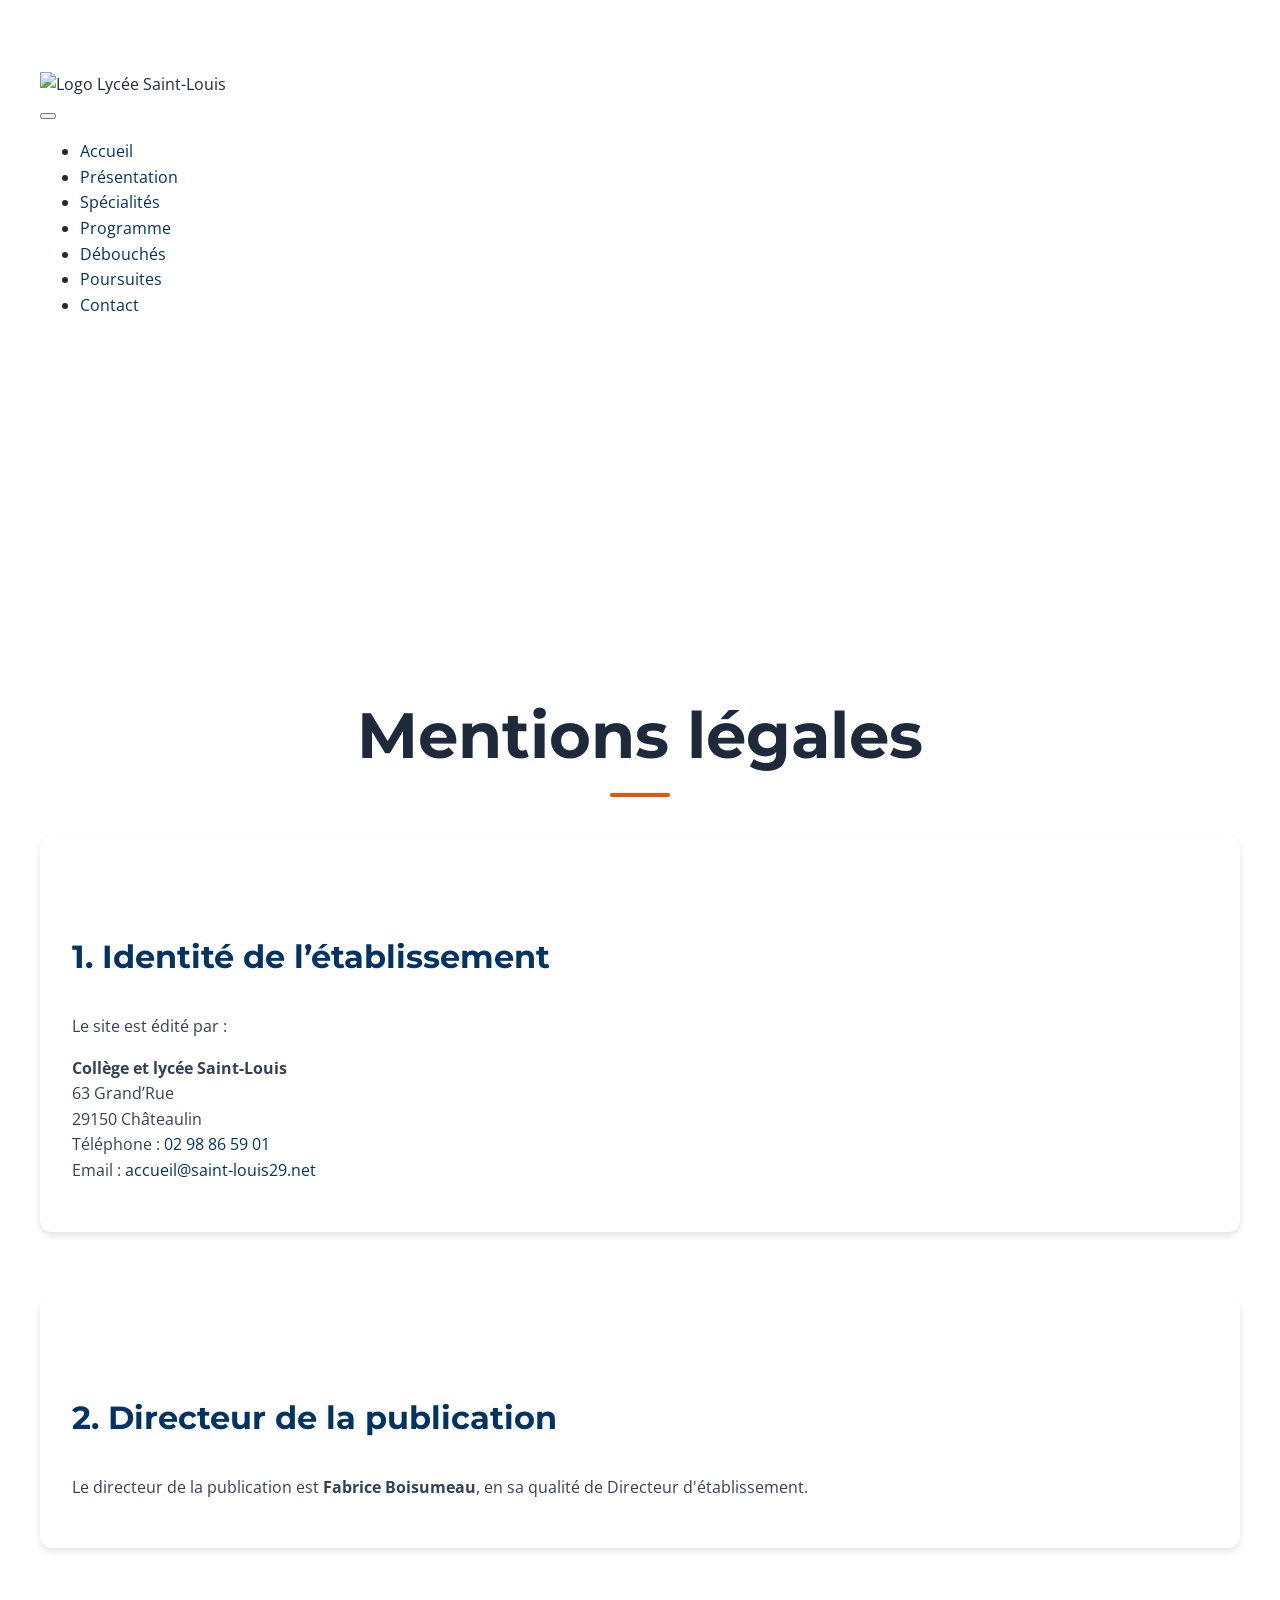
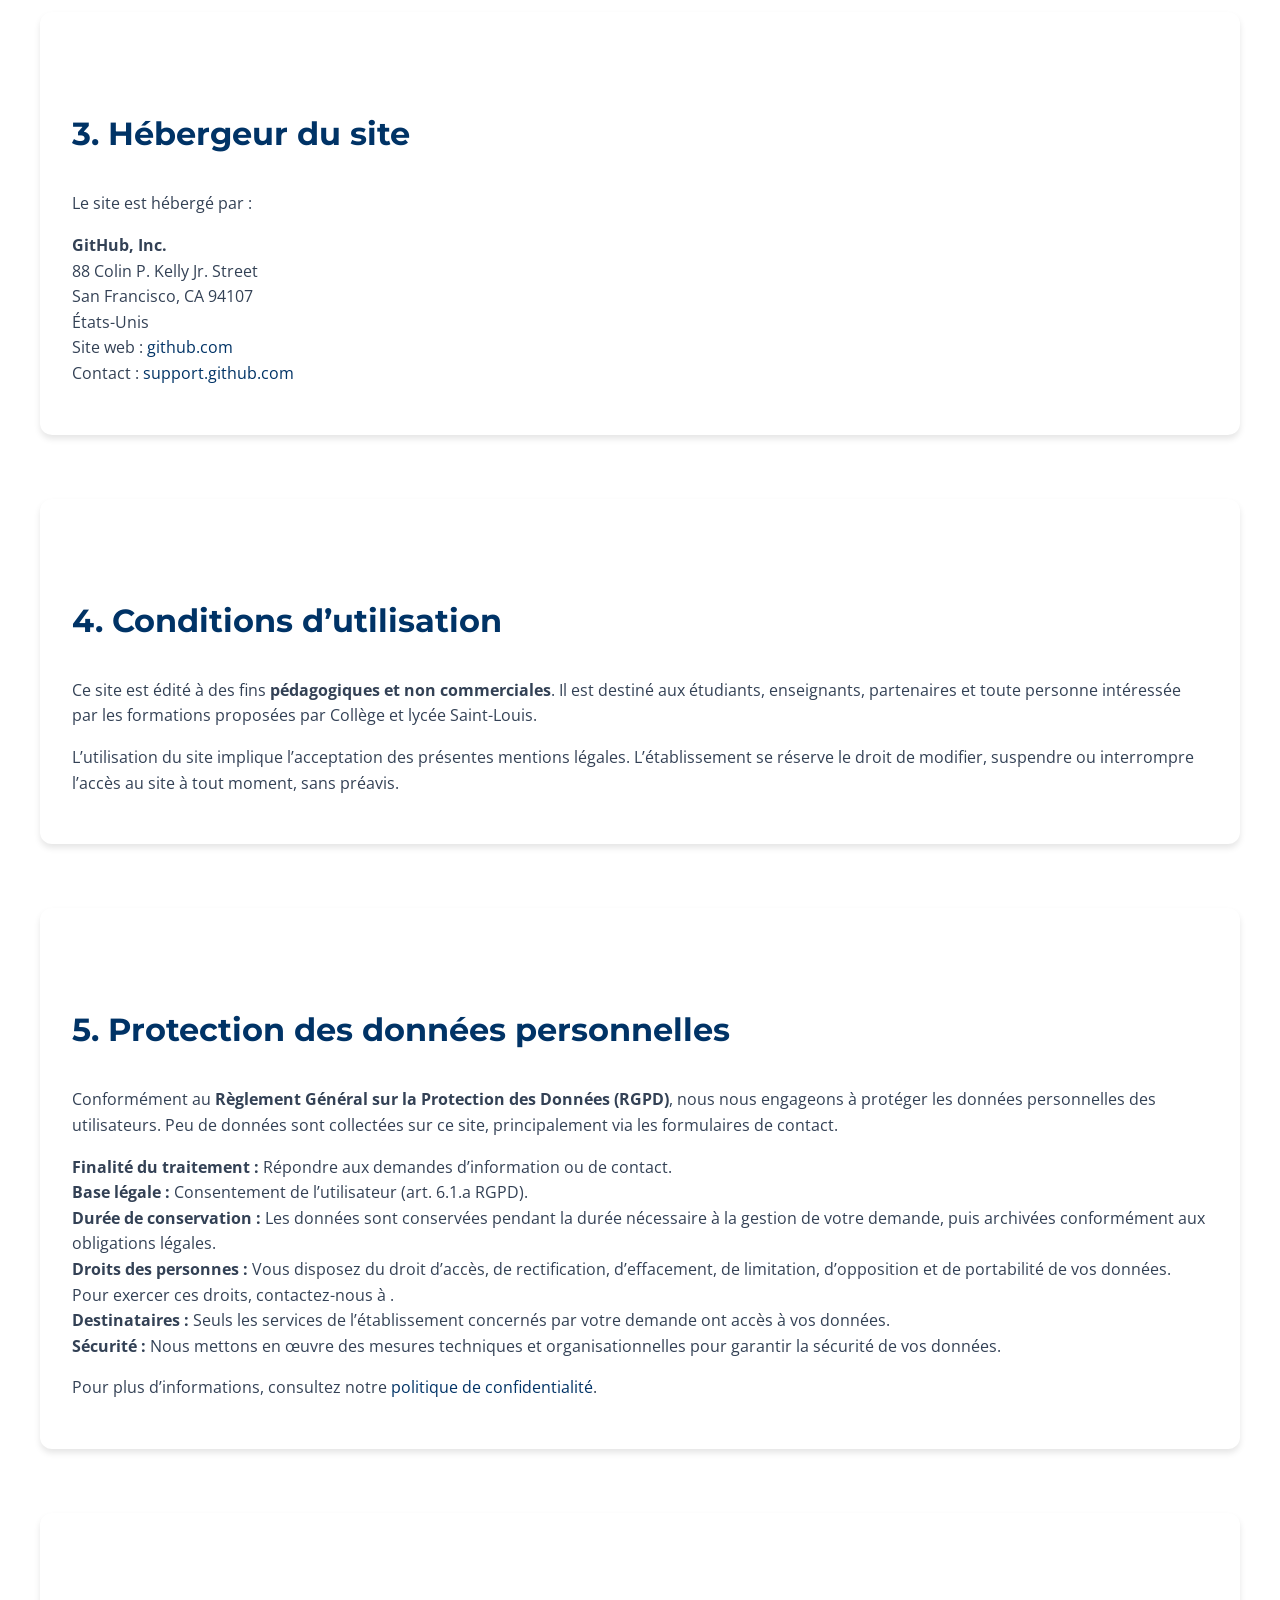
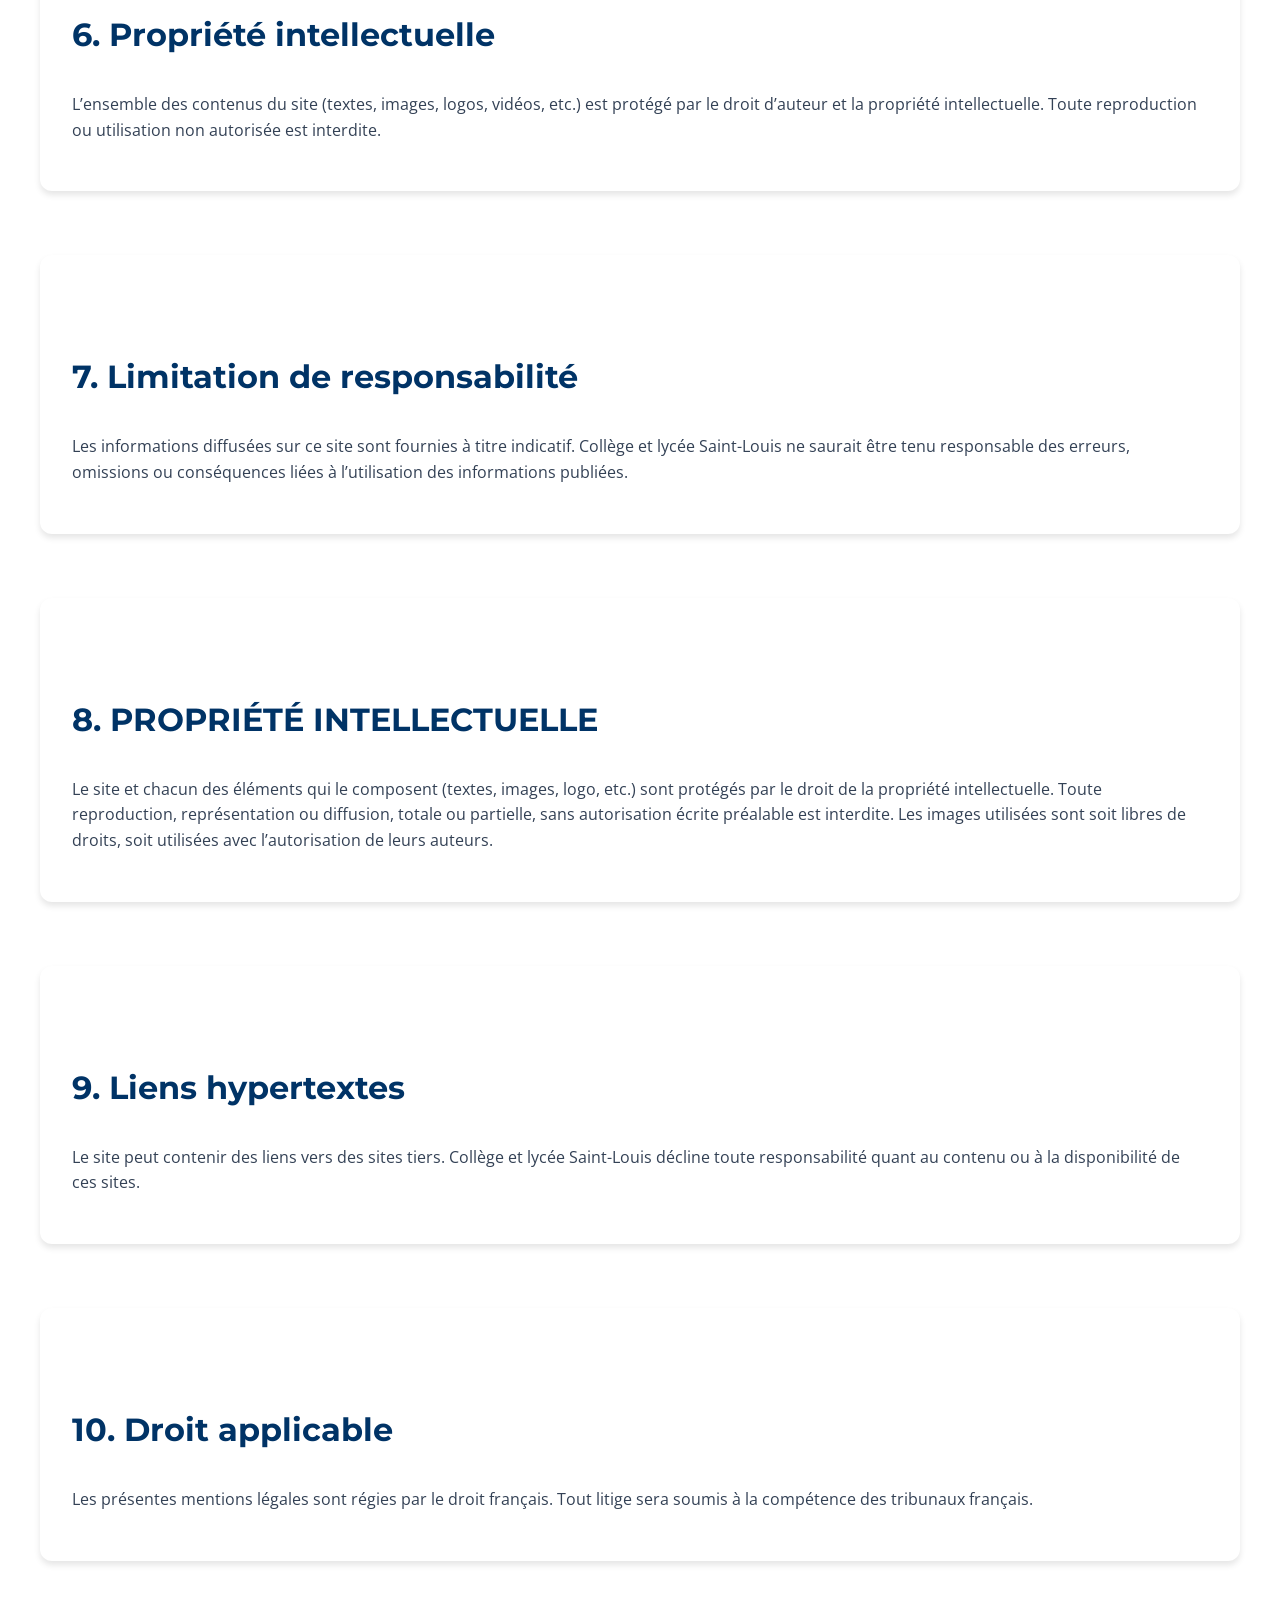
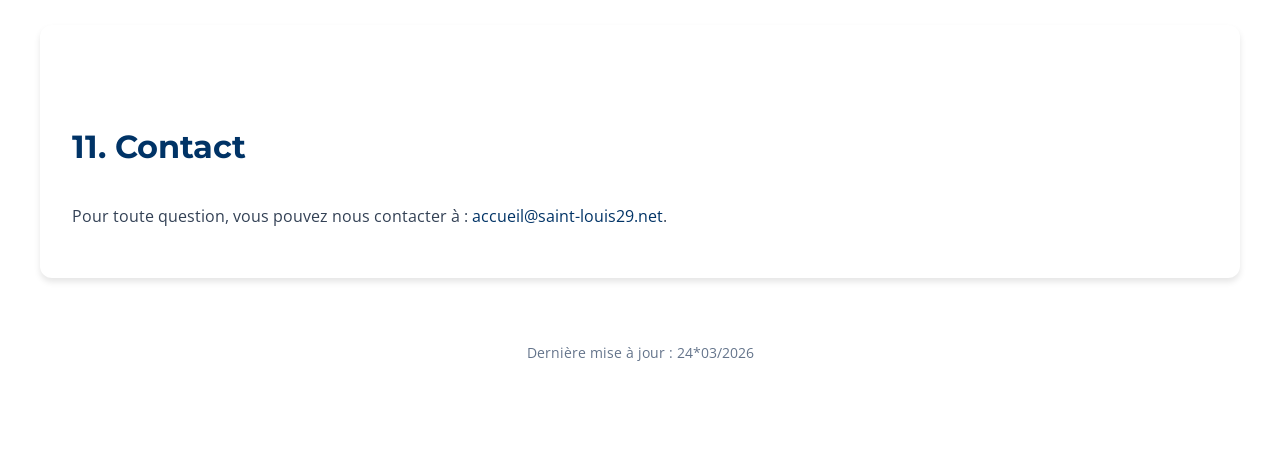
==== mentions/index.html @ 671c1e90 "mentions légales" ====
<!DOCTYPE html>
<html lang="fr">
<head>
    <meta charset="UTF-8">
    <meta name="viewport" content="width=device-width, initial-scale=1.0">
    <title>Mentions légales</title>
    <style>
        @import url('https://fonts.googleapis.com/css2?family=Montserrat:wght@400;500;600;700&family=Open+Sans:wght@300;400;500;600&display=swap');
        :root {
            --primary-color: #003366;
            --primary-dark: #1e40af;
            --secondary-color: #e5540e;
            --dark: #1e293b;
            --dark-light: #334155;
            --gray: #64748b;
            --gray-light: #cbd5e1;
            --white: #ffffff;
            --font-primary: 'Montserrat', sans-serif;
            --font-secondary: 'Open Sans', sans-serif;
            --spacing-sm: 1rem;
            --spacing-md: 2rem;
            --spacing-lg: 3rem;
            --spacing-xl: 4rem;
            --radius-md: 8px;
            --radius-lg: 12px;
            --shadow-md: 0 4px 6px rgba(0, 0, 0, 0.1);
            --transition-fast: 0.2s ease;
            --container-width: 1200px;
            --container-padding: 2rem;
        }
        body {
            font-family: var(--font-secondary);
            line-height: 1.6;
            color: var(--dark);
            background-color: var(--white);
        }
        .container {
            max-width: var(--container-width);
            margin: 0 auto;
            padding: var(--spacing-xl) var(--container-padding);
        }
        h1, h2 {
            font-family: var(--font-primary);
            font-weight: 700;
            color: var(--dark);
        }
        h1 {
            font-size: clamp(2.5rem, 5vw, 4rem);
            text-align: center;
            margin-bottom: var(--spacing-lg);
            position: relative;
        }
        h1::after {
            content: '';
            position: absolute;
            bottom: -10px;
            left: 50%;
            transform: translateX(-50%);
            width: 60px;
            height: 4px;
            background: var(--secondary-color);
            border-radius: 2px;
        }
        h2 {
            font-size: clamp(1.5rem, 3vw, 2rem);
            margin-top: var(--spacing-xl);
            margin-bottom: var(--spacing-md);
            color: var(--primary-color);
        }
        section {
            margin-bottom: var(--spacing-xl);
            background-color: var(--white);
            padding: var(--spacing-md);
            border-radius: var(--radius-lg);
            box-shadow: var(--shadow-md);
        }
        p {
            margin-bottom: 1rem;
            color: var(--dark-light);
        }
        a {
            color: var(--primary-color);
            text-decoration: none;
            transition: color var(--transition-fast);
        }
        a:hover {
            color: var(--primary-dark);
            text-decoration: underline;
        }
        .last-update {
            text-align: center;
            font-size: 0.875rem;
            color: var(--gray);
            margin-top: var(--spacing-xl);
        }
        @media (max-width: 768px) {
            .container {
                padding: var(--spacing-md);
            }
        }
    </style>
        <link rel="stylesheet" href="../css/style.css">
        <nav id="main-nav">
            <div class="container">
                <div class="nav-container">
                    <div class="nav-logo">
                        <img src="../images/logo.png" alt="Logo Lycée Saint-Louis" class="logo-img" title="Le logo est la propriété exclusive de l'établissement">
                    </div>
    
                    <button class="nav-toggle" aria-label="Toggle navigation">
                        <span></span>
                        <span></span>
                        <span></span>
                    </button>
    
                    <ul class="nav-links">
                        <li><a href="../" class="nav-link">Accueil</a></li>
                        <li><a href="../" class="nav-link">Présentation</a></li>
                        <li><a href="../" class="nav-link">Spécialités</a></li>
                        <li><a href="../" class="nav-link">Programme</a></li>
                        <li><a href="../" class="nav-link">Débouchés</a></li>
                        <li><a href="../" class="nav-link">Poursuites</a></li>
                        <li><a href="../" class="nav-link">Contact</a></li>
                    </ul>
                </div>
            </div>
        </nav>
</head>
<body>
    <br>
    <br>
    <br>
    <br>
    <br>
    <br>
    <br>

    <div class="container">
        <h1>Mentions légales</h1>

        <section>
            <h2>1. Identité de l’établissement</h2>
            <p>
                Le site est édité par :
            </p>
            <p>
                <strong>Collège et lycée Saint-Louis</strong><br>
                63 Grand’Rue<br>
                29150 Châteaulin<br>
                Téléphone : <a href="tel:02 98 86 59 01">02 98 86 59 01</a><br>
                Email : <a href="mailto:accueil@saint-louis29.net">accueil@saint-louis29.net</a>
            </p>
        </section>

        <section>
            <h2>2. Directeur de la publication</h2>
            <p>
                Le directeur de la publication est <strong>Fabrice Boisumeau</strong>, en sa qualité de Directeur d'établissement.
            </p>
        </section>

        <section>
            <h2>3. Hébergeur du site</h2>
            <p>
                Le site est hébergé par :
            </p>
            <p>
                <strong>GitHub, Inc.</strong><br>
                88 Colin P. Kelly Jr. Street<br>
                San Francisco, CA 94107<br>
                États-Unis<br>
                Site web : <a href="https://github.com" target="_blank" rel="noopener noreferrer">github.com</a><br>
                Contact : <a href="https://support.github.com" target="_blank" rel="noopener noreferrer">support.github.com</a>
            </p>
        </section>

        <section>
            <h2>4. Conditions d’utilisation</h2>
            <p>
                Ce site est édité à des fins <strong>pédagogiques et non commerciales</strong>. Il est destiné aux étudiants, enseignants, partenaires et toute personne intéressée par les formations proposées par Collège et lycée Saint-Louis.
            </p>
            <p>
                L’utilisation du site implique l’acceptation des présentes mentions légales. L’établissement se réserve le droit de modifier, suspendre ou interrompre l’accès au site à tout moment, sans préavis.
            </p>
        </section>

        <section>
            <h2>5. Protection des données personnelles</h2>
            <p>
                Conformément au <strong>Règlement Général sur la Protection des Données (RGPD)</strong>, nous nous engageons à protéger les données personnelles des utilisateurs. Peu de données sont collectées sur ce site, principalement via les formulaires de contact.
            </p>
            <p>
                <strong>Finalité du traitement :</strong> Répondre aux demandes d’information ou de contact.<br>
                <strong>Base légale :</strong> Consentement de l’utilisateur (art. 6.1.a RGPD).<br>
                <strong>Durée de conservation :</strong> Les données sont conservées pendant la durée nécessaire à la gestion de votre demande, puis archivées conformément aux obligations légales.<br>
                <strong>Droits des personnes :</strong> Vous disposez du droit d’accès, de rectification, d’effacement, de limitation, d’opposition et de portabilité de vos données. Pour exercer ces droits, contactez-nous à <a href="mailto:accueil@saint-louis29.net"></a>.<br>
                <strong>Destinataires :</strong> Seuls les services de l’établissement concernés par votre demande ont accès à vos données.<br>
                <strong>Sécurité :</strong> Nous mettons en œuvre des mesures techniques et organisationnelles pour garantir la sécurité de vos données.
            </p>
            <p>
                Pour plus d’informations, consultez notre <a href="/politique-confidentialite">politique de confidentialité</a>.
            </p>
        </section>

        <section>
            <h2>6. Propriété intellectuelle</h2>
            <p>
                L’ensemble des contenus du site (textes, images, logos, vidéos, etc.) est protégé par le droit d’auteur et la propriété intellectuelle. Toute reproduction ou utilisation non autorisée est interdite.
            </p>
        </section>

        <section>
            <h2>7. Limitation de responsabilité</h2>
            <p>
                Les informations diffusées sur ce site sont fournies à titre indicatif. Collège et lycée Saint-Louis ne saurait être tenu responsable des erreurs, omissions ou conséquences liées à l’utilisation des informations publiées.
            </p>
        </section>

        <section>
            <h2>8. PROPRIÉTÉ INTELLECTUELLE</h2>
            <p>
                Le site et chacun des éléments qui le composent (textes, images, logo, etc.) sont protégés par le droit de la propriété intellectuelle.

                Toute reproduction, représentation ou diffusion, totale ou partielle, sans autorisation écrite préalable est interdite.
                
                Les images utilisées sont soit libres de droits, soit utilisées avec l’autorisation de leurs auteurs.
            </p>
        </section>

        <section>
            <h2>9. Liens hypertextes</h2>
            <p>
                Le site peut contenir des liens vers des sites tiers. Collège et lycée Saint-Louis  décline toute responsabilité quant au contenu ou à la disponibilité de ces sites.
            </p>
        </section>

        <section>
            <h2>10. Droit applicable</h2>
            <p>
                Les présentes mentions légales sont régies par le droit français. Tout litige sera soumis à la compétence des tribunaux français.
            </p>
        </section>

        <section>
            <h2>11. Contact</h2>
            <p>
                Pour toute question, vous pouvez nous contacter à : <a href="mailto:accueil@saint-louis29.net">accueil@saint-louis29.net</a>.
            </p>
        </section>

        <p class="last-update">
            Dernière mise à jour : 24*03/2026
        </p>
    </div>
</body>
</html>
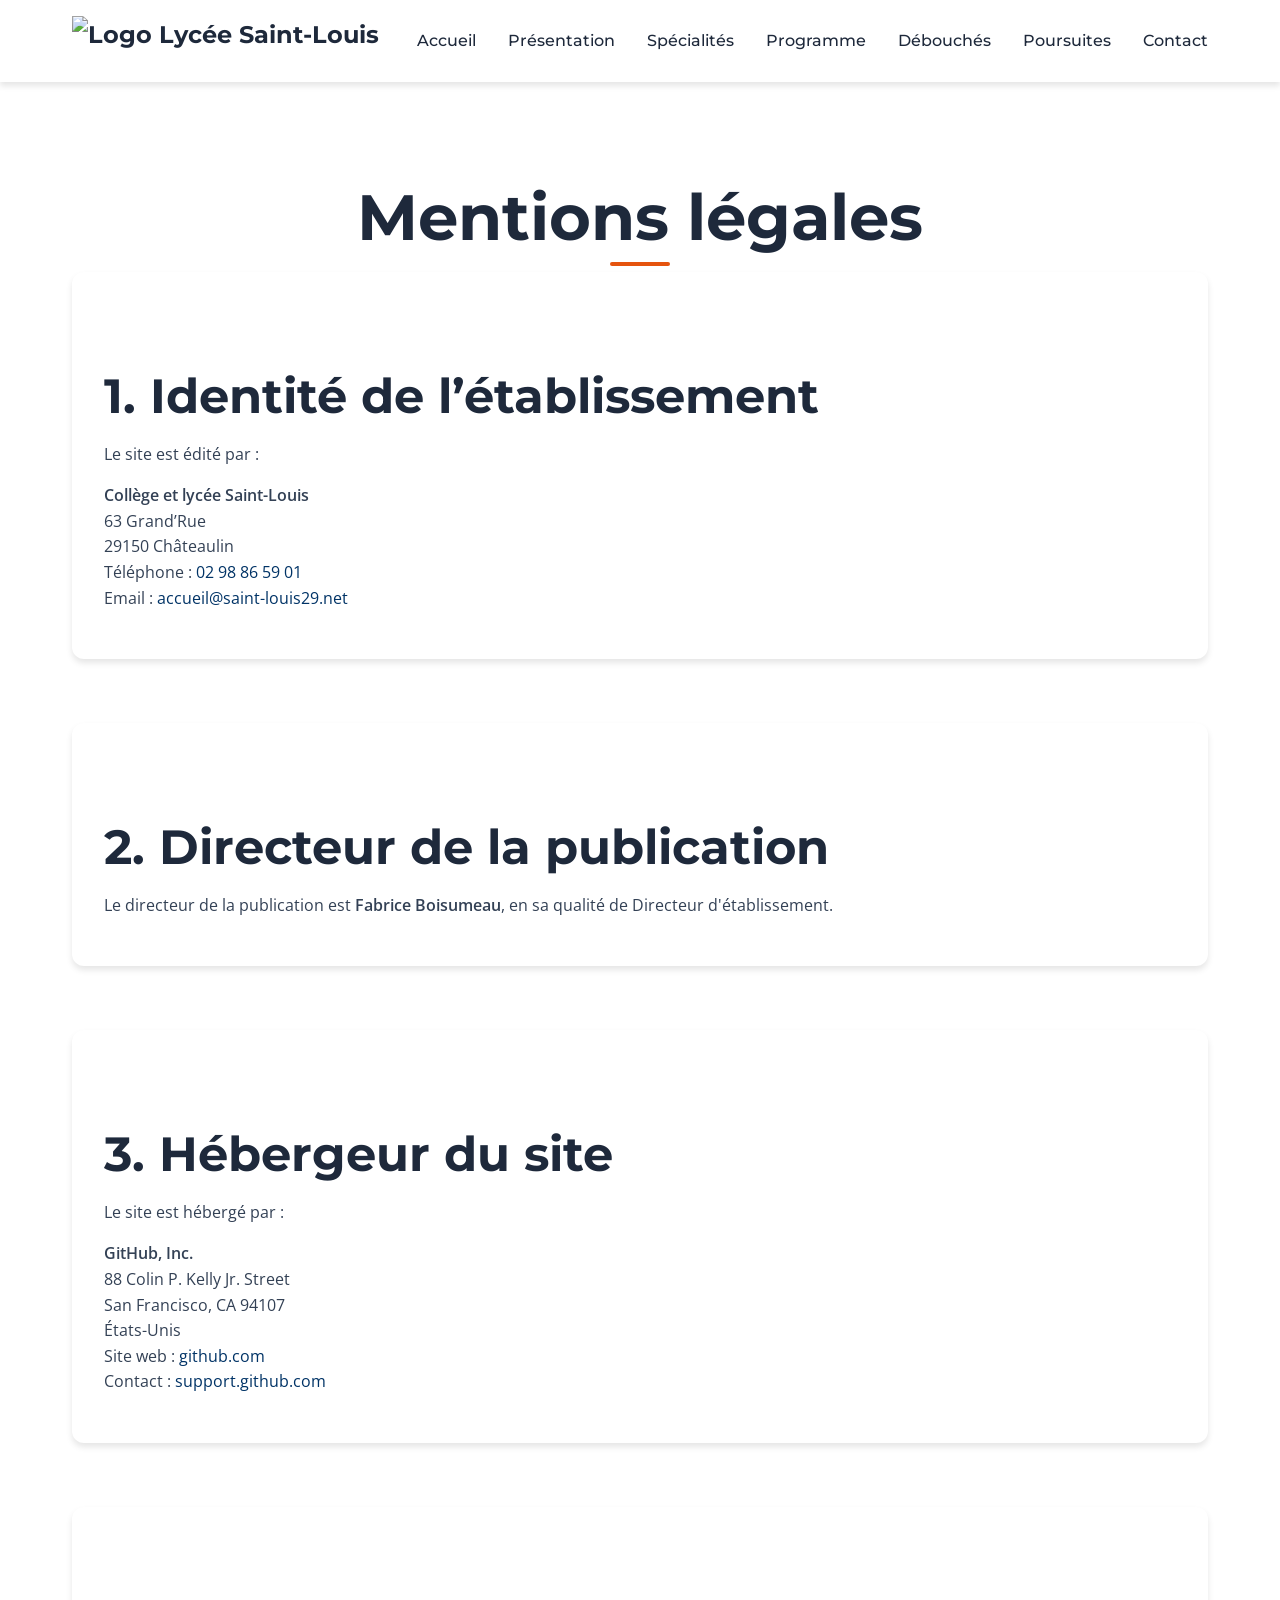
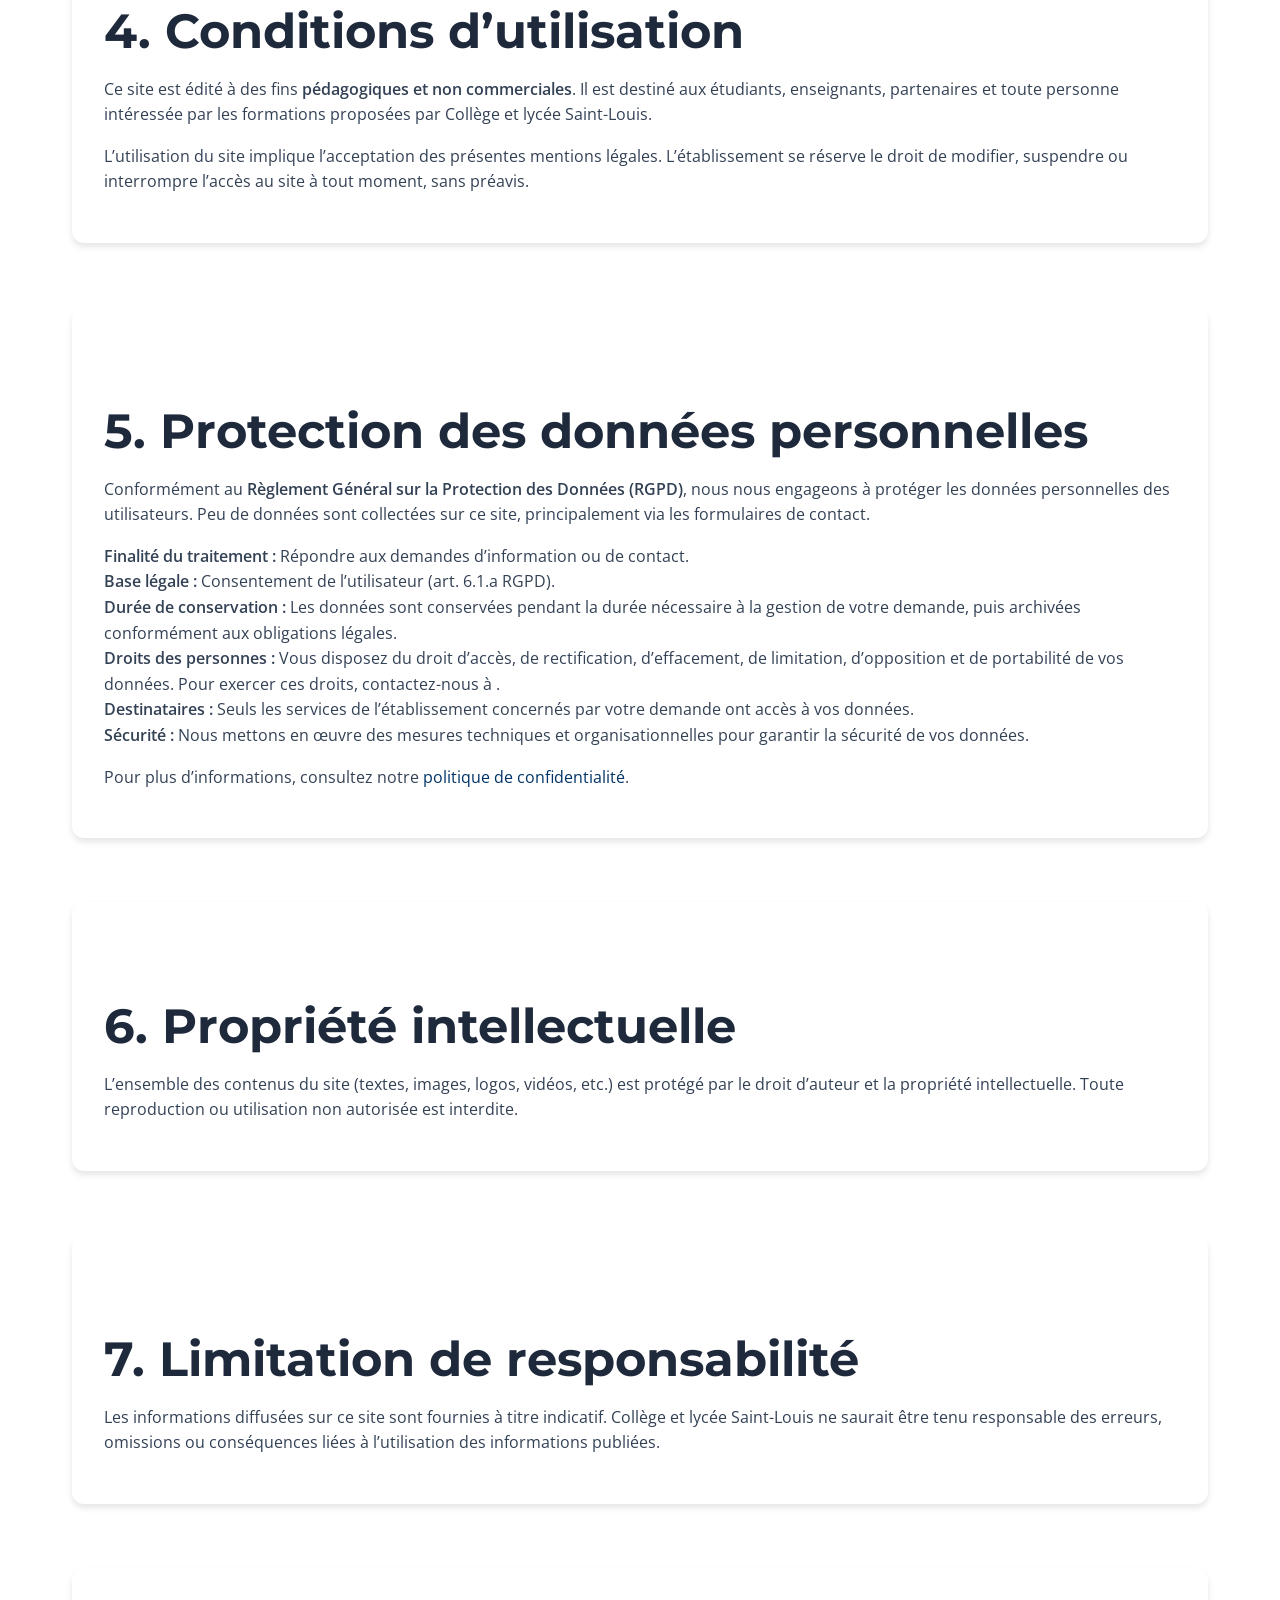
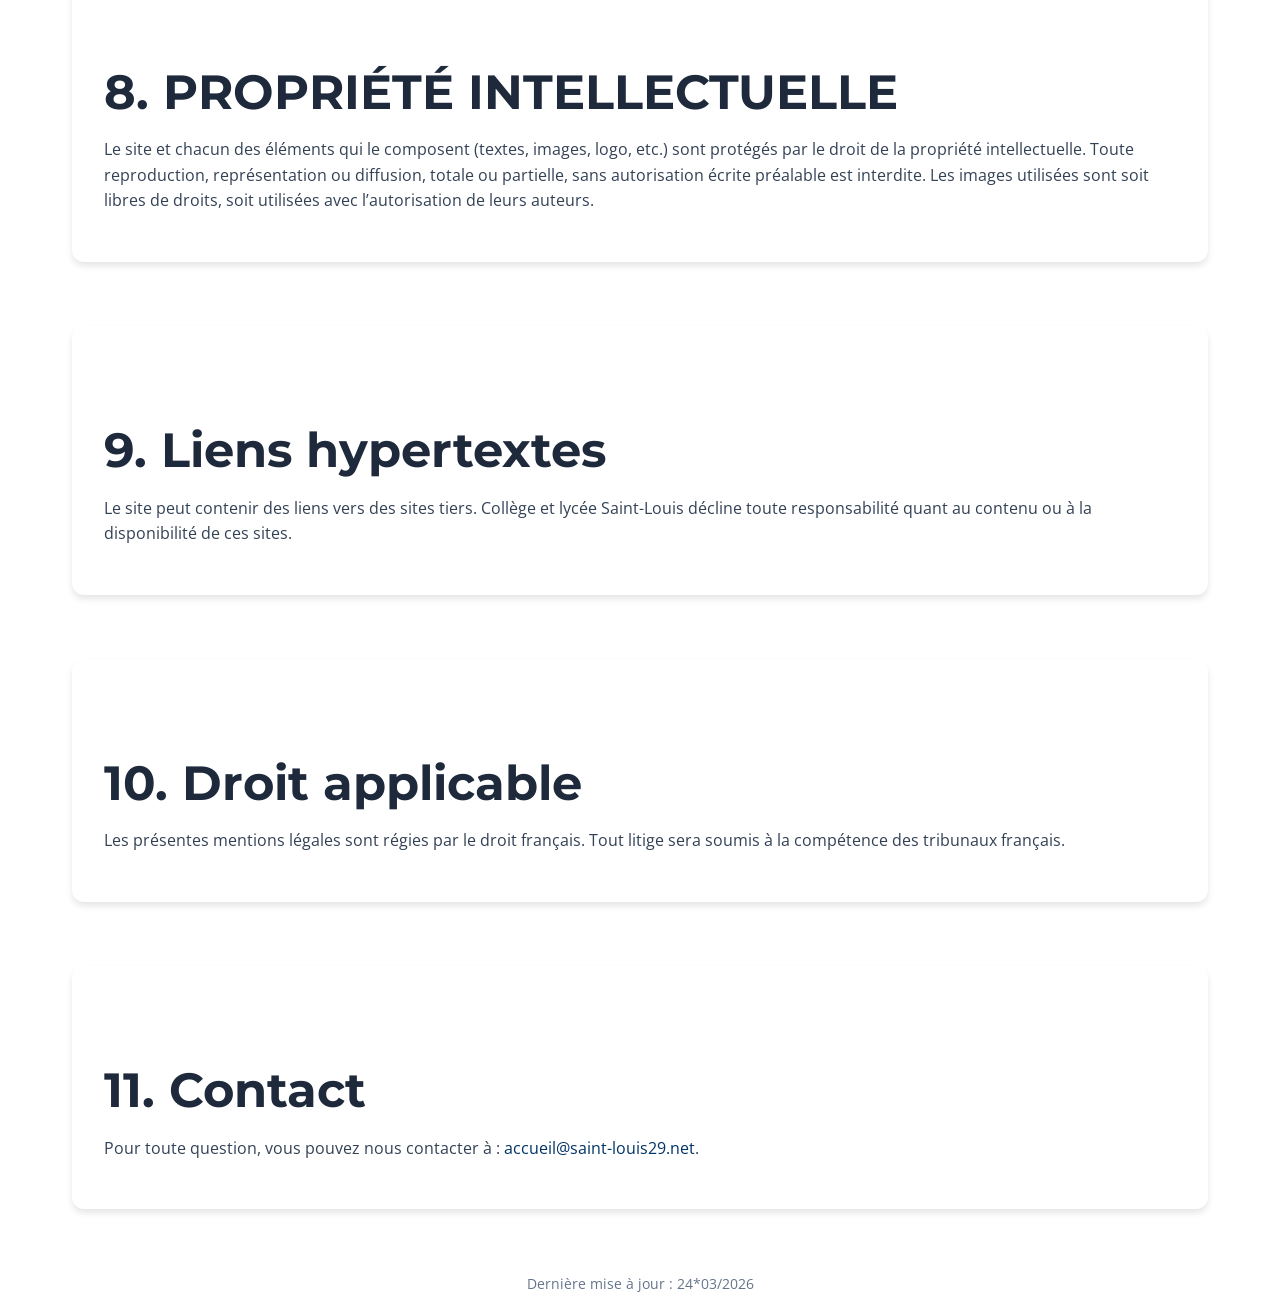
==== commit db71bccd: "Add files via upload" ====
--- a/mentions/index.html
+++ b/mentions/index.html
@@ -114,13 +114,13 @@
                     </button>
     
                     <ul class="nav-links">
-                        <li><a href="../" class="nav-link">Accueil</a></li>
-                        <li><a href="../" class="nav-link">Présentation</a></li>
-                        <li><a href="../" class="nav-link">Spécialités</a></li>
-                        <li><a href="../" class="nav-link">Programme</a></li>
-                        <li><a href="../" class="nav-link">Débouchés</a></li>
-                        <li><a href="../" class="nav-link">Poursuites</a></li>
-                        <li><a href="../" class="nav-link">Contact</a></li>
+                        <li><a href="../index.html" class="nav-link">Accueil</a></li>
+                        <li><a href="../index.html" class="nav-link">Présentation</a></li>
+                        <li><a href="../index.html" class="nav-link">Spécialités</a></li>
+                        <li><a href="../index.html" class="nav-link">Programme</a></li>
+                        <li><a href="../index.html" class="nav-link">Débouchés</a></li>
+                        <li><a href="../index.html" class="nav-link">Poursuites</a></li>
+                        <li><a href="../index.html" class="nav-link">Contact</a></li>
                     </ul>
                 </div>
             </div>
--- a/css/style.css
+++ b/css/style.css
@@ -0,0 +1,1636 @@
+/* ============================================
+   VARIABLES CSS
+   ============================================ */
+:root {
+    /* Couleurs principales */
+    --primary-color: #003366;
+    --primary-dark: #1e40af;
+    --primary-light: #9398b7;
+    --secondary-color: #e5540e;
+    --secondary-dark: #b9450a;
+    --secondary-light: #fa7330;
+
+    /* Couleurs des spécialités */
+    --slam-color: #9398b7;
+    --sisr-color: #fa7330;
+
+    /* Couleurs neutres */
+    --dark: #1e293b;
+    --dark-light: #334155;
+    --gray: #64748b;
+    --gray-light: #cbd5e1;
+    --gray-lighter: #f1f5f9;
+    --white: #ffffff;
+
+    /* Couleurs d'état */
+    --success: #10b981;
+    --warning: #f59e0b;
+    --error: #ef4444;
+    --info: #3b82f6;
+
+    /* Typographie */
+    --font-primary: 'Montserrat', sans-serif;
+    --font-secondary: 'Open Sans', sans-serif;
+
+    /* Espacements */
+    --spacing-xs: 0.5rem;
+    --spacing-sm: 1rem;
+    --spacing-md: 2rem;
+    --spacing-lg: 3rem;
+    --spacing-xl: 4rem;
+    --spacing-xxl: 6rem;
+
+    /* Tailles de conteneur */
+    --container-width: 1200px;
+    --container-padding: 2rem;
+
+    /* Bordures */
+    --radius-sm: 4px;
+    --radius-md: 8px;
+    --radius-lg: 12px;
+    --radius-xl: 16px;
+
+    /* Ombres */
+    --shadow-sm: 0 1px 3px rgba(0, 0, 0, 0.1);
+    --shadow-md: 0 4px 6px rgba(0, 0, 0, 0.1);
+    --shadow-lg: 0 10px 25px rgba(0, 0, 0, 0.15);
+    --shadow-xl: 0 20px 40px rgba(0, 0, 0, 0.2);
+
+    /* Transitions */
+    --transition-fast: 0.2s ease;
+    --transition-base: 0.3s ease;
+    --transition-slow: 0.5s ease;
+
+    /* Z-index */
+    --z-dropdown: 1000;
+    --z-sticky: 1020;
+    --z-fixed: 1030;
+    --z-modal: 1050;
+    --z-popover: 1060;
+    --z-tooltip: 1070;
+}
+
+/* ============================================
+   RESET & BASE
+   ============================================ */
+*,
+*::before,
+*::after {
+    margin: 0;
+    padding: 0;
+    box-sizing: border-box;
+}
+
+html {
+    font-size: 16px;
+    scroll-behavior: smooth;
+    -webkit-font-smoothing: antialiased;
+    -moz-osx-font-smoothing: grayscale;
+}
+
+body {
+    font-family: var(--font-secondary);
+    font-size: 1rem;
+    line-height: 1.6;
+    color: var(--dark);
+    background-color: var(--white);
+    overflow-x: hidden;
+}
+
+/* ============================================
+   TYPOGRAPHIE
+   ============================================ */
+h1,
+h2,
+h3,
+h4,
+h5,
+h6 {
+    font-family: var(--font-primary);
+    font-weight: 700;
+    line-height: 1.2;
+    margin-bottom: 1rem;
+    color: var(--dark);
+}
+
+h1 {
+    font-size: clamp(2.5rem, 5vw, 4rem);
+}
+
+h2 {
+    font-size: clamp(2rem, 4vw, 3rem);
+}
+
+h3 {
+    font-size: clamp(1.5rem, 3vw, 2rem);
+}
+
+h4 {
+    font-size: clamp(1.25rem, 2.5vw, 1.5rem);
+}
+
+h5 {
+    font-size: 1.125rem;
+}
+
+h6 {
+    font-size: 1rem;
+}
+
+p {
+    margin-bottom: 1rem;
+}
+
+.lead {
+    font-size: 1.25rem;
+    font-weight: 300;
+    line-height: 1.8;
+    color: var(--dark-light);
+}
+
+a {
+    color: var(--primary-color);
+    text-decoration: none;
+    transition: color var(--transition-fast);
+}
+
+a:hover {
+    color: var(--primary-dark);
+}
+
+strong {
+    font-weight: 600;
+}
+
+/* ============================================
+   UTILITAIRES
+   ============================================ */
+.container {
+    max-width: var(--container-width);
+    margin: 0 auto;
+    padding: 0 var(--container-padding);
+    width: 100%;
+}
+
+.section {
+    padding: var(--spacing-xxl) 0;
+}
+
+.section-gray {
+    background-color: var(--gray-lighter);
+}
+
+.section-header {
+    text-align: center;
+    margin-bottom: var(--spacing-xl);
+}
+
+.section-title {
+    margin-bottom: var(--spacing-sm);
+    position: relative;
+    display: inline-block;
+}
+
+.section-title::after {
+    content: '';
+    position: absolute;
+    bottom: -10px;
+    left: 50%;
+    transform: translateX(-50%);
+    width: 60px;
+    height: 4px;
+    background: var(--secondary-color);
+    border-radius: 2px;
+}
+
+.section-subtitle {
+    font-size: 1.125rem;
+    color: var(--gray);
+    font-weight: 400;
+}
+
+/* ============================================
+   BOUTONS
+   ============================================ */
+.btn {
+    display: inline-block;
+    padding: 0.875rem 2rem;
+    font-family: var(--font-primary);
+    font-size: 1rem;
+    font-weight: 600;
+    text-align: center;
+    text-decoration: none;
+    border: 2px solid transparent;
+    border-radius: var(--radius-md);
+    cursor: pointer;
+    transition: all var(--transition-base);
+    white-space: nowrap;
+}
+
+.btn-primary {
+    background-color: var(--primary-color);
+    color: var(--white);
+}
+
+.btn-primary:hover {
+    background-color: var(--primary-light);
+    transform: translateY(-2px);
+    box-shadow: var(--shadow-lg);
+    color: var(--white);
+}
+
+.btn-secondary {
+    background-color: var(--secondary-light);
+    color: var(--white);
+    border-color: var(--white);
+}
+
+.btn-secondary:hover {
+    background-color: var(--secondary-dark);
+    color: var(--white);
+}
+
+.btn-block {
+    display: block;
+    width: 100%;
+}
+
+/* ============================================
+   NAVIGATION
+   ============================================ */
+nav {
+    position: fixed;
+    top: 0;
+    left: 0;
+    right: 0;
+    background-color: var(--white);
+    box-shadow: var(--shadow-md);
+    z-index: var(--z-fixed);
+    transition: all var(--transition-base);
+}
+
+nav.scrolled {
+    box-shadow: var(--shadow-lg);
+}
+
+.nav-container {
+    display: flex;
+    align-items: center;
+    justify-content: space-between;
+    padding: 1rem 0;
+}
+
+.nav-logo {
+    display: flex;
+    align-items: center;
+    gap: 0.75rem;
+    font-family: var(--font-primary);
+    font-size: 1.5rem;
+    font-weight: 700;
+    color: var(--dark);
+}
+
+.logo-img {
+    height: 50px;
+    width: auto;
+}
+
+.logo-text {
+    background: linear-gradient(135deg, var(--primary-color), var(--secondary-color));
+    -webkit-background-clip: text;
+    -webkit-text-fill-color: transparent;
+    background-clip: text;
+}
+
+.nav-links {
+    display: flex;
+    list-style: none;
+    gap: 2rem;
+    align-items: center;
+}
+
+.nav-link {
+    font-family: var(--font-primary);
+    font-weight: 500;
+    color: var(--dark);
+    padding: 0.5rem 0;
+    position: relative;
+    transition: color var(--transition-fast);
+}
+
+.nav-link::after {
+    content: '';
+    position: absolute;
+    bottom: 0;
+    left: 0;
+    width: 0;
+    height: 2px;
+    background-color: var(--primary-color);
+    transition: width var(--transition-base);
+}
+
+.nav-link:hover,
+.nav-link.active {
+    color: var(--primary-color);
+}
+
+.nav-link:hover::after,
+.nav-link.active::after {
+    width: 100%;
+}
+
+.nav-toggle {
+    display: none;
+    flex-direction: column;
+    gap: 5px;
+    background: none;
+    border: none;
+    cursor: pointer;
+    padding: 0.5rem;
+}
+
+.nav-toggle span {
+    display: block;
+    width: 25px;
+    height: 3px;
+    background-color: var(--dark);
+    border-radius: 3px;
+    transition: all var(--transition-base);
+}
+
+.nav-toggle.active span:nth-child(1) {
+    transform: rotate(45deg) translate(7px, 7px);
+}
+
+.nav-toggle.active span:nth-child(2) {
+    opacity: 0;
+}
+
+.nav-toggle.active span:nth-child(3) {
+    transform: rotate(-45deg) translate(7px, -7px);
+}
+
+/* ============================================
+   HERO SECTION
+   ============================================ */
+.hero {
+    position: relative;
+    min-height: 100vh;
+    display: flex;
+    align-items: center;
+    justify-content: center;
+    color: var(--white);
+    overflow: hidden;
+    margin-top: 70px;
+    background-image: url('../images/hero-background.jpg');
+    background-size: cover;
+    background-position: center;
+}
+
+
+
+.hero-overlay {
+    position: absolute;
+    top: 0;
+    left: 0;
+    right: 0;
+    bottom: 0;
+    background: #25328381;
+}
+
+.hero-content {
+    position: relative;
+    z-index: 2;
+    text-align: center;
+    animation: fadeInUp 1s ease;
+    background-color: #ffffff;
+    padding: 2rem;
+    border-radius: var(--radius-lg);
+    color: var(--secondary-color);
+}
+
+.hero-title {
+    font-size: clamp(3rem, 8vw, 6rem);
+    font-weight: 700;
+    margin-bottom: 1rem;
+    text-shadow: 2px 2px 4px var(--primary-light);
+    letter-spacing: 2px;
+}
+
+.hero-subtitle {
+    font-size: clamp(1.25rem, 3vw, 2rem);
+    font-weight: 500;
+}
+
+.hero-description {
+    font-size: clamp(1rem, 2vw, 1.25rem);
+    margin-bottom: 2.5rem;
+    opacity: 0.9;
+    line-height: 1.8;
+}
+
+.hero-cta {
+    display: flex;
+    gap: 1.5rem;
+    justify-content: center;
+    flex-wrap: wrap;
+}
+
+.hero-scroll-indicator {
+    position: absolute;
+    bottom: 2rem;
+    left: 50%;
+    transform: translateX(-50%);
+    text-align: center;
+    color: var(--white);
+    z-index: 2;
+    animation: bounce 2s infinite;
+}
+
+.hero-scroll-indicator span {
+    display: block;
+    font-size: 0.875rem;
+    margin-bottom: 0.5rem;
+    text-transform: uppercase;
+    letter-spacing: 1px;
+}
+
+.scroll-arrow {
+    width: 24px;
+    height: 24px;
+    border-left: 2px solid var(--white);
+    border-bottom: 2px solid var(--white);
+    transform: rotate(-45deg);
+    margin: 0 auto;
+}
+
+/* ============================================
+   PRÉSENTATION
+   ============================================ */
+.presentation-content {
+    display: grid;
+    grid-template-columns: 1fr 1fr;
+    gap: var(--spacing-xl);
+    align-items: center;
+}
+
+.presentation-text {
+    font-size: 1.0625rem;
+}
+
+.key-points {
+    display: grid;
+    grid-template-columns: repeat(2, 1fr);
+    gap: var(--spacing-md);
+    margin-top: var(--spacing-lg);
+}
+
+.key-point {
+    display: flex;
+    gap: 1rem;
+    padding: 1.5rem;
+    background-color: var(--gray-lighter);
+    border-radius: var(--radius-lg);
+    transition: all var(--transition-base);
+}
+
+.key-point:hover {
+    transform: translateY(-5px);
+    box-shadow: var(--shadow-lg);
+}
+
+.key-point-icon {
+    font-size: 2.5rem;
+    flex-shrink: 0;
+}
+
+.key-point-content h3 {
+    font-size: 1.125rem;
+    margin-bottom: 0.25rem;
+    color: var(--primary-color);
+}
+
+.key-point-content p {
+    font-size: 0.9375rem;
+    color: var(--gray);
+    margin: 0;
+}
+
+.presentation-image {
+    position: relative;
+}
+
+.presentation-image img {
+    width: 100%;
+    height: auto;
+    border-radius: var(--radius-xl);
+    box-shadow: var(--shadow-xl);
+}
+
+/* ============================================
+   STATISTIQUES
+   ============================================ */
+.stats {
+    background: var(--secondary-color);
+    color: var(--white);
+    padding: var(--spacing-xl) 0;
+}
+
+.stats-grid {
+    display: grid;
+    grid-template-columns: repeat(4, 1fr);
+    gap: var(--spacing-md);
+}
+
+.stat-item {
+    text-align: center;
+    padding: 2rem;
+}
+
+.stat-number {
+    font-size: 4rem;
+    font-weight: 700;
+    font-family: var(--font-primary);
+    margin-bottom: 0.5rem;
+    line-height: 1;
+}
+
+.stat-label {
+    font-size: 1.125rem;
+    opacity: 0.95;
+    text-transform: uppercase;
+    letter-spacing: 1px;
+    font-weight: 500;
+}
+
+/* ============================================
+   SPÉCIALITÉS
+   ============================================ */
+.specialites-grid {
+    display: grid;
+    grid-template-columns: repeat(2, 1fr);
+    gap: var(--spacing-lg);
+}
+
+.specialite {
+    background-color: var(--white);
+    border-radius: var(--radius-xl);
+    overflow: hidden;
+    box-shadow: var(--shadow-lg);
+    transition: all var(--transition-base);
+    border-top: 5px solid;
+}
+
+.specialite-slam {
+    border-top-color: var(--slam-color);
+}
+
+.specialite-sisr {
+    border-top-color: var(--sisr-color);
+}
+
+.specialite:hover {
+    transform: translateY(-10px);
+    box-shadow: var(--shadow-xl);
+}
+
+.specialite-header {
+    padding: var(--spacing-lg);
+    text-align: center;
+    background: linear-gradient(to bottom, var(--gray-lighter), var(--white));
+}
+
+.specialite-icon {
+    font-size: 4rem;
+    margin-bottom: 1rem;
+}
+
+.specialite-title {
+    font-size: 2.5rem;
+    margin-bottom: 0.5rem;
+}
+
+.specialite-slam .specialite-title {
+    color: var(--slam-color);
+}
+
+.specialite-sisr .specialite-title {
+    color: var(--sisr-color);
+}
+
+.specialite-subtitle {
+    font-size: 1.125rem;
+    color: var(--gray);
+    font-weight: 500;
+}
+
+.specialite-body {
+    padding: var(--spacing-lg);
+}
+
+.specialite-description {
+    font-size: 1.0625rem;
+    margin-bottom: var(--spacing-md);
+    line-height: 1.8;
+}
+
+.specialite-body h4 {
+    font-size: 1.25rem;
+    margin-top: var(--spacing-md);
+    margin-bottom: var(--spacing-sm);
+    color: var(--dark);
+}
+
+.specialite-list {
+    list-style: none;
+    padding: 0;
+}
+
+.specialite-list li {
+    padding: 0.75rem 0;
+    padding-left: 2rem;
+    position: relative;
+    border-bottom: 1px solid var(--gray-light);
+}
+
+.specialite-list li:last-child {
+    border-bottom: none;
+}
+
+.specialite-list li::before {
+    content: '✓';
+    position: absolute;
+    left: 0;
+    color: var(--success);
+    font-weight: bold;
+    font-size: 1.25rem;
+}
+
+.techno-tags {
+    display: flex;
+    flex-wrap: wrap;
+    gap: 0.5rem;
+    margin-top: var(--spacing-sm);
+}
+
+.techno-tag {
+    display: inline-block;
+    padding: 0.5rem 1rem;
+    background-color: var(--gray-lighter);
+    color: var(--white);
+    border-radius: var(--radius-md);
+    font-size: 0.875rem;
+    font-weight: 500;
+    transition: all var(--transition-fast);
+    background-color: var(--slam-color);
+}
+
+.techno-tag:hover {
+    background-color: var(--secondary-color);
+    color: var(--white);
+}
+
+
+/* ============================================
+   PROGRAMME
+   ============================================ */
+.programme-intro {
+    text-align: center;
+    max-width: 800px;
+    margin: 0 auto var(--spacing-xl);
+    font-size: 1.0625rem;
+}
+
+.modules-grid {
+    display: grid;
+    grid-template-columns: repeat(auto-fit, minmax(300px, 1fr));
+    gap: var(--spacing-md);
+    margin-bottom: var(--spacing-xl);
+}
+
+.module-card {
+    background-color: var(--white);
+    border-radius: var(--radius-lg);
+    padding: var(--spacing-md);
+    box-shadow: var(--shadow-md);
+    transition: all var(--transition-base);
+    border-left: 4px solid var(--primary-color);
+}
+
+.module-card:hover {
+    transform: translateY(-5px);
+    box-shadow: var(--shadow-lg);
+}
+
+.module-header {
+    display: flex;
+    align-items: center;
+    gap: 1rem;
+    margin-bottom: var(--spacing-sm);
+}
+
+.module-icon {
+    font-size: 2rem;
+    flex-shrink: 0;
+}
+
+.module-title {
+    font-size: 1.25rem;
+    margin: 0;
+    color: var(--primary-color);
+}
+
+.module-body ul {
+    list-style: none;
+    padding: 0;
+}
+
+.module-body li {
+    padding: 0.5rem 0;
+    padding-left: 1.5rem;
+    position: relative;
+    color: var(--dark-light);
+}
+
+.module-body li::before {
+    content: '▸';
+    position: absolute;
+    left: 0;
+    color: var(--primary-color);
+}
+
+.horaires-section {
+    background-color: var(--white);
+    padding: var(--spacing-lg);
+    border-radius: var(--radius-xl);
+    box-shadow: var(--shadow-md);
+    margin-top: var(--spacing-xl);
+}
+
+.horaires-section h3 {
+    text-align: center;
+    margin-bottom: var(--spacing-lg);
+    color: var(--primary-color);
+}
+
+.horaires-grid {
+    display: grid;
+    grid-template-columns: repeat(auto-fit, minmax(250px, 1fr));
+    gap: var(--spacing-md);
+}
+
+.horaire-item {
+    padding: 1.5rem;
+    background-color: var(--primary-light);
+    border-radius: var(--radius-md);
+    text-align: center;
+}
+
+.horaire-matiere {
+    font-weight: 600;
+    font-size: 1.125rem;
+    margin-bottom: 0.5rem;
+    color: var(--dark);
+}
+
+.horaire-temps {
+    font-size: 1.5rem;
+    font-weight: 700;
+    color: var(--primary-color);
+    font-family: var(--font-primary);
+}
+
+/* ============================================
+   DÉBOUCHÉS
+   ============================================ */
+.debouches-intro {
+    text-align: center;
+    max-width: 800px;
+    margin: 0 auto var(--spacing-xl);
+    font-size: 1.0625rem;
+}
+
+.debouches-columns {
+    display: grid;
+    grid-template-columns: repeat(2, 1fr);
+    gap: var(--spacing-xl);
+}
+
+.debouches-column {
+    background-color: var(--white);
+    padding: var(--spacing-lg);
+    border-radius: var(--radius-xl);
+    box-shadow: var(--shadow-md);
+}
+
+.debouches-column-title {
+    display: flex;
+    align-items: center;
+    gap: 1rem;
+    font-size: 2rem;
+    margin-bottom: var(--spacing-lg);
+    padding-bottom: var(--spacing-sm);
+    border-bottom: 3px solid var(--gray-light);
+}
+
+.column-icon {
+    font-size: 2.5rem;
+}
+
+.debouche-card {
+    padding: 1.5rem;
+    margin-bottom: var(--spacing-md);
+    background-color: var(--gray-lighter);
+    border-radius: var(--radius-md);
+    border-left: 4px solid var(--primary-color);
+    transition: all var(--transition-base);
+}
+
+.debouche-card:hover {
+    transform: translateX(10px);
+    box-shadow: var(--shadow-md);
+}
+
+.debouche-card h4 {
+    font-size: 1.25rem;
+    margin-bottom: 0.5rem;
+    color: var(--primary-color);
+}
+
+.debouche-card p {
+    color: var(--dark-light);
+    margin-bottom: 0.75rem;
+}
+
+.salary {
+    display: inline-block;
+    padding: 0.25rem 0.75rem;
+    background-color: var(--secondary-color);
+    color: var(--white);
+    border-radius: var(--radius-sm);
+    font-size: 0.875rem;
+    font-weight: 600;
+}
+
+.fiche_onisep>a {
+    display: inline-block;
+    padding: 0.25rem 0.75rem;
+    background-color: var(--secondary-color);
+    color: var(--white);
+    border-radius: var(--radius-sm);
+    font-size: 0.875rem;
+    font-weight: 600;
+}
+
+.secteurs-activite {
+    margin-top: var(--spacing-xl);
+    padding: var(--spacing-lg);
+    background-color: var(--secondary-color);
+    border-radius: var(--radius-xl);
+    box-shadow: var(--shadow-md);
+}
+
+.secteurs-activite h3 {
+    text-align: center;
+    margin-bottom: var(--spacing-lg);
+    color: var(--white);
+}
+
+.secteurs-grid {
+    display: grid;
+    grid-template-columns: repeat(auto-fit, minmax(200px, 1fr));
+    gap: var(--spacing-md);
+}
+
+.secteur-item {
+    display: flex;
+    flex-direction: column;
+    align-items: center;
+    gap: 0.75rem;
+    padding: 1.5rem;
+    background-color: var(--gray-lighter);
+    border-radius: var(--radius-md);
+    text-align: center;
+    transition: all var(--transition-base);
+}
+
+.secteur-item:hover {
+    background-color: var(--white);
+    transform: translateY(-5px);
+    box-shadow: var(--shadow-md);
+}
+
+.secteur-icon {
+    font-size: 2.5rem;
+}
+
+.secteur-item span {
+    font-weight: 500;
+}
+
+/* ============================================
+   POURSUITES D'ÉTUDES
+   ============================================ */
+.poursuites-intro {
+    text-align: center;
+    max-width: 800px;
+    margin: 0 auto var(--spacing-xl);
+    font-size: 1.0625rem;
+}
+
+.poursuites-grid {
+    display: grid;
+    grid-template-columns: repeat(auto-fit, minmax(320px, 1fr));
+    gap: var(--spacing-md);
+    margin-bottom: var(--spacing-xl);
+}
+
+.poursuite-card {
+    background-color: var(--white);
+    border-radius: var(--radius-lg);
+    overflow: hidden;
+    box-shadow: var(--shadow-md);
+    transition: all var(--transition-base);
+}
+
+.poursuite-card:hover {
+    transform: translateY(-10px);
+    box-shadow: var(--shadow-xl);
+}
+
+.poursuite-header {
+    background: var(--secondary-color);
+    color: var(--white);
+    padding: var(--spacing-md);
+    text-align: center;
+}
+
+.poursuite-level {
+    display: inline-block;
+    padding: 0.5rem 1rem;
+    background-color: rgba(255, 255, 255, 0.2);
+    border-radius: var(--radius-md);
+    font-weight: 600;
+    margin-bottom: 0.5rem;
+    font-size: 0.875rem;
+}
+
+.poursuite-header h3 {
+    margin: 0;
+    font-size: 1.5rem;
+    color: var(--white);
+}
+
+.poursuite-body {
+    padding: var(--spacing-md);
+}
+
+.poursuite-description {
+    font-weight: 500;
+    color: var(--dark-light);
+    margin-bottom: var(--spacing-sm);
+}
+
+.poursuite-examples {
+    list-style: none;
+    padding: 0;
+}
+
+.poursuite-examples li {
+    padding: 0.75rem 0;
+    padding-left: 1.5rem;
+    position: relative;
+    border-bottom: 1px solid var(--gray-light);
+    color: var(--dark-light);
+}
+
+.poursuite-examples li:last-child {
+    border-bottom: none;
+}
+
+.poursuite-examples li::before {
+    content: '→';
+    position: absolute;
+    left: 0;
+    color: var(--primary-color);
+    font-weight: bold;
+}
+
+.conseil-poursuite {
+    display: flex;
+    gap: var(--spacing-md);
+    padding: var(--spacing-lg);
+    background: linear-gradient(135deg, #fef3c7, #fcd34d);
+    border-radius: var(--radius-xl);
+    box-shadow: var(--shadow-md);
+    align-items: flex-start;
+}
+
+.conseil-icon {
+    font-size: 3rem;
+    flex-shrink: 0;
+}
+
+.conseil-content h4 {
+    font-size: 1.5rem;
+    margin-bottom: 0.5rem;
+    color: var(--dark);
+}
+
+.conseil-content p {
+    margin: 0;
+    color: var(--dark-light);
+    line-height: 1.8;
+}
+
+/* ============================================
+   CONTACT
+   ============================================ */
+.contact-grid {
+    display: grid;
+    grid-template-columns: 1fr 1.5fr;
+    gap: var(--spacing-xl);
+}
+
+.contact-info h3 {
+    font-size: 2rem;
+    margin-bottom: var(--spacing-lg);
+    color: var(--primary-color);
+}
+
+.contact-item {
+    display: flex;
+    gap: 1.5rem;
+    margin-bottom: var(--spacing-md);
+    padding: 1.5rem;
+    background-color: var(--gray-lighter);
+    border-radius: var(--radius-lg);
+    transition: all var(--transition-base);
+}
+
+.contact-item:hover {
+    background-color: var(--primary-color);
+    color: var(--white);
+    transform: translateX(10px);
+    box-shadow: var(--shadow-md);
+}
+
+.contact-item:hover h4,
+.contact-item:hover p,
+.contact-item:hover a {
+    color: var(--white);
+}
+
+.contact-icon {
+    font-size: 2rem;
+    flex-shrink: 0;
+}
+
+.contact-details h4 {
+    font-size: 1.125rem;
+    margin-bottom: 0.25rem;
+    color: var(--dark);
+}
+
+.contact-details p {
+    margin: 0;
+    color: var(--dark-light);
+}
+
+.contact-details a {
+    color: var(--primary-color);
+    font-weight: 500;
+}
+
+.contact-details a:hover {
+    text-decoration: underline;
+}
+
+.contact-map {
+    margin-top: var(--spacing-lg);
+    border-radius: var(--radius-lg);
+    overflow: hidden;
+    box-shadow: var(--shadow-md);
+}
+
+.contact-form-wrapper {
+    background-color: var(--white);
+    padding: var(--spacing-lg);
+    border-radius: var(--radius-xl);
+    box-shadow: var(--shadow-lg);
+}
+
+.contact-form {
+    display: grid;
+    grid-template-columns: repeat(2, 1fr);
+    gap: 1.5rem;
+}
+
+.form-group {
+    display: flex;
+    flex-direction: column;
+}
+
+.form-group-full {
+    grid-column: 1 / -1;
+}
+
+.form-group label {
+    font-weight: 600;
+    margin-bottom: 0.5rem;
+    color: var(--dark);
+    font-size: 0.9375rem;
+}
+
+.form-group input,
+.form-group select,
+.form-group textarea {
+    padding: 0.875rem 1rem;
+    border: 2px solid var(--gray-light);
+    border-radius: var(--radius-md);
+    font-family: var(--font-secondary);
+    font-size: 1rem;
+    transition: all var(--transition-fast);
+}
+
+.form-group input:focus,
+.form-group select:focus,
+.form-group textarea:focus {
+    outline: none;
+    border-color: var(--primary-color);
+    box-shadow: 0 0 0 3px rgba(37, 99, 235, 0.1);
+}
+
+.form-group textarea {
+    resize: vertical;
+    min-height: 120px;
+}
+
+.form-note {
+    grid-column: 1 / -1;
+    font-size: 0.875rem;
+    color: var(--gray);
+    margin: 0;
+    text-align: center;
+}
+
+/* ============================================
+   FOOTER
+   ============================================ */
+.footer {
+    background-color: var(--dark);
+    color: var(--white);
+    padding: var(--spacing-xl) 0 var(--spacing-md);
+}
+
+.footer-content {
+    display: grid;
+    grid-template-columns: repeat(4, 1fr);
+    gap: var(--spacing-lg);
+    margin-bottom: var(--spacing-lg);
+}
+
+.footer-section h4 {
+    color: var(--white);
+    margin-bottom: var(--spacing-sm);
+    font-size: 1.25rem;
+}
+
+.footer-section p {
+    color: var(--gray-light);
+    margin-bottom: 0.5rem;
+    font-size: 0.9375rem;
+}
+
+.footer-links {
+    list-style: none;
+    padding: 0;
+}
+
+.footer-links li {
+    margin-bottom: 0.75rem;
+}
+
+.footer-links a {
+    color: var(--gray-light);
+    transition: color var(--transition-fast);
+    font-size: 0.9375rem;
+}
+
+.footer-links a:hover {
+    color: var(--white);
+    padding-left: 5px;
+}
+
+.social-links {
+    display: flex;
+    gap: 1rem;
+}
+
+.social-links a {
+    display: flex;
+    align-items: center;
+    justify-content: center;
+    width: 40px;
+    height: 40px;
+    background-color: var(--dark-light);
+    border-radius: 50%;
+    color: var(--white);
+    transition: all var(--transition-base);
+}
+
+.social-links a:hover {
+    background-color: var(--primary-color);
+    transform: translateY(-3px);
+}
+
+.footer-bottom {
+    text-align: center;
+    padding-top: var(--spacing-md);
+    border-top: 1px solid var(--dark-light);
+    color: var(--gray-light);
+    font-size: 0.875rem;
+}
+
+/* ============================================
+   SCROLL TO TOP
+   ============================================ */
+.scroll-top-btn {
+    position: fixed;
+    bottom: 2rem;
+    right: 2rem;
+    width: 50px;
+    height: 50px;
+    background-color: var(--primary-color);
+    color: var(--white);
+    border: none;
+    border-radius: 50%;
+    font-size: 1.5rem;
+    cursor: pointer;
+    box-shadow: var(--shadow-lg);
+    transition: all var(--transition-base);
+    z-index: var(--z-fixed);
+    opacity: 0;
+    visibility: hidden;
+    transform: translateY(100px);
+}
+
+.scroll-top-btn.visible {
+    opacity: 1;
+    visibility: visible;
+    transform: translateY(0);
+}
+
+.scroll-top-btn:hover {
+    background-color: var(--primary-dark);
+    transform: translateY(-5px);
+}
+
+/* ============================================
+   NOTIFICATIONS
+   ============================================ */
+.notification {
+    position: fixed;
+    top: 100px;
+    right: -400px;
+    max-width: 400px;
+    padding: 1.25rem 1.5rem;
+    background-color: var(--white);
+    border-radius: var(--radius-lg);
+    box-shadow: var(--shadow-xl);
+    z-index: var(--z-modal);
+    transition: right 0.3s ease;
+    display: flex;
+    align-items: center;
+    justify-content: space-between;
+    gap: 1rem;
+}
+
+.notification.show {
+    right: 2rem;
+}
+
+.notification-success {
+    border-left: 4px solid var(--success);
+}
+
+.notification-error {
+    border-left: 4px solid var(--error);
+}
+
+.notification-warning {
+    border-left: 4px solid var(--warning);
+}
+
+.notification-info {
+    border-left: 4px solid var(--info);
+}
+
+.notification-close {
+    background: none;
+    border: none;
+    font-size: 1.5rem;
+    cursor: pointer;
+    color: var(--gray);
+    transition: color var(--transition-fast);
+    padding: 0;
+    width: 24px;
+    height: 24px;
+    display: flex;
+    align-items: center;
+    justify-content: center;
+}
+
+.notification-close:hover {
+    color: var(--dark);
+}
+
+/* ============================================
+   ANIMATIONS
+   ============================================ */
+@keyframes fadeInUp {
+    from {
+        opacity: 0;
+        transform: translateY(30px);
+    }
+
+    to {
+        opacity: 1;
+        transform: translateY(0);
+    }
+}
+
+@keyframes bounce {
+
+    0%,
+    20%,
+    50%,
+    80%,
+    100% {
+        transform: translateY(0) translateX(-50%);
+    }
+
+    40% {
+        transform: translateY(-10px) translateX(-50%);
+    }
+
+    60% {
+        transform: translateY(-5px) translateX(-50%);
+    }
+}
+
+@keyframes pulse {
+
+    0%,
+    100% {
+        opacity: 1;
+    }
+
+    50% {
+        opacity: 0.5;
+    }
+}
+
+/* ============================================
+   RESPONSIVE - TABLETTES
+   ============================================ */
+@media (max-width: 992px) {
+    :root {
+        --container-padding: 1.5rem;
+        --spacing-xl: 3rem;
+        --spacing-xxl: 4rem;
+    }
+
+    .nav-toggle {
+        display: flex;
+    }
+
+    .nav-links {
+        position: fixed;
+        top: 70px;
+        left: -100%;
+        flex-direction: column;
+        background-color: var(--white);
+        width: 100%;
+        padding: 2rem;
+        box-shadow: var(--shadow-lg);
+        transition: left var(--transition-base);
+        gap: 1rem;
+    }
+
+    .nav-links.active {
+        left: 0;
+    }
+
+    .hero-cta {
+        flex-direction: column;
+        align-items: center;
+    }
+
+    .hero-cta .btn {
+        width: 100%;
+        max-width: 300px;
+    }
+
+    .presentation-content {
+        grid-template-columns: 1fr;
+    }
+
+    .presentation-image {
+        order: -1;
+    }
+
+    .key-points {
+        grid-template-columns: 1fr;
+    }
+
+    .stats-grid {
+        grid-template-columns: repeat(2, 1fr);
+    }
+
+    .specialites-grid {
+        grid-template-columns: 1fr;
+    }
+
+    .modules-grid {
+        grid-template-columns: 1fr;
+    }
+
+    .horaires-grid {
+        grid-template-columns: repeat(2, 1fr);
+    }
+
+    .debouches-columns {
+        grid-template-columns: 1fr;
+    }
+
+    .poursuites-grid {
+        grid-template-columns: 1fr;
+    }
+
+    .contact-grid {
+        grid-template-columns: 1fr;
+    }
+
+    .footer-content {
+        grid-template-columns: repeat(2, 1fr);
+    }
+}
+
+/* ============================================
+   RESPONSIVE - MOBILES
+   ============================================ */
+@media (max-width: 576px) {
+    :root {
+        --container-padding: 1rem;
+        --spacing-md: 1.5rem;
+        --spacing-lg: 2rem;
+        --spacing-xl: 2.5rem;
+        --spacing-xxl: 3rem;
+    }
+
+    .logo-text {
+        font-size: 1.25rem;
+    }
+
+    .logo-img {
+        height: 40px;
+    }
+
+    .section-title::after {
+        width: 40px;
+        height: 3px;
+    }
+
+    .hero {
+        min-height: calc(100vh - 70px);
+    }
+
+    .hero-title {
+        font-size: 2.5rem;
+    }
+
+    .hero-subtitle {
+        font-size: 1.25rem;
+    }
+
+    .stats-grid {
+        grid-template-columns: 1fr;
+    }
+
+    .stat-number {
+        font-size: 3rem;
+    }
+
+    .horaires-grid {
+        grid-template-columns: 1fr;
+    }
+
+    .secteurs-grid {
+        grid-template-columns: repeat(2, 1fr);
+    }
+
+    .contact-form {
+        grid-template-columns: 1fr;
+    }
+
+    .footer-content {
+        grid-template-columns: 1fr;
+    }
+
+    .scroll-top-btn {
+        width: 45px;
+        height: 45px;
+        bottom: 1rem;
+        right: 1rem;
+    }
+
+    .notification {
+        max-width: calc(100% - 2rem);
+        right: -100%;
+    }
+
+    .notification.show {
+        right: 1rem;
+    }
+}
+
+/* ============================================
+   IMPRESSION
+   ============================================ */
+@media print {
+
+    nav,
+    .hero-scroll-indicator,
+    .scroll-top-btn,
+    .notification,
+    .contact-form {
+        display: none;
+    }
+
+    .hero {
+        min-height: auto;
+        padding: 2rem 0;
+    }
+
+    .section {
+        page-break-inside: avoid;
+    }
+}
+
+/* ============================================
+   ACCESSIBILITÉ
+   ============================================ */
+@media (prefers-reduced-motion: reduce) {
+
+    *,
+    *::before,
+    *::after {
+        animation-duration: 0.01ms !important;
+        animation-iteration-count: 1 !important;
+        transition-duration: 0.01ms !important;
+        scroll-behavior: auto !important;
+    }
+}
+
+/* Focus visible pour l'accessibilité clavier */
+*:focus-visible {
+    outline: 3px solid var(--primary-color);
+    outline-offset: 2px;
+}
+#cookie-overlay {
+  position: fixed;
+  top: 0;
+  left: 0;
+  width: 100%;
+  height: 100%;
+  background: rgba(0,0,0,0.6);
+  display: none;
+  justify-content: center;
+  align-items: center;
+  z-index: 9999;
+}
+
+#cookie-popup {
+  background: #fff;
+  padding: 20px;
+  max-width: 500px;
+  border-radius: 10px;
+}
+
+.cookie-buttons {
+  margin-top: 15px;
+  text-align: right;
+}
+
+button {
+  padding: 10px;
+  margin-left: 5px;
+  border: none;
+  border-radius: 5px;
+  cursor: pointer;
+}
+
+.accept { background: green; color: white; }
+.refuse { background: red; color: white; }
+.settings { background: blue; color: white; }
